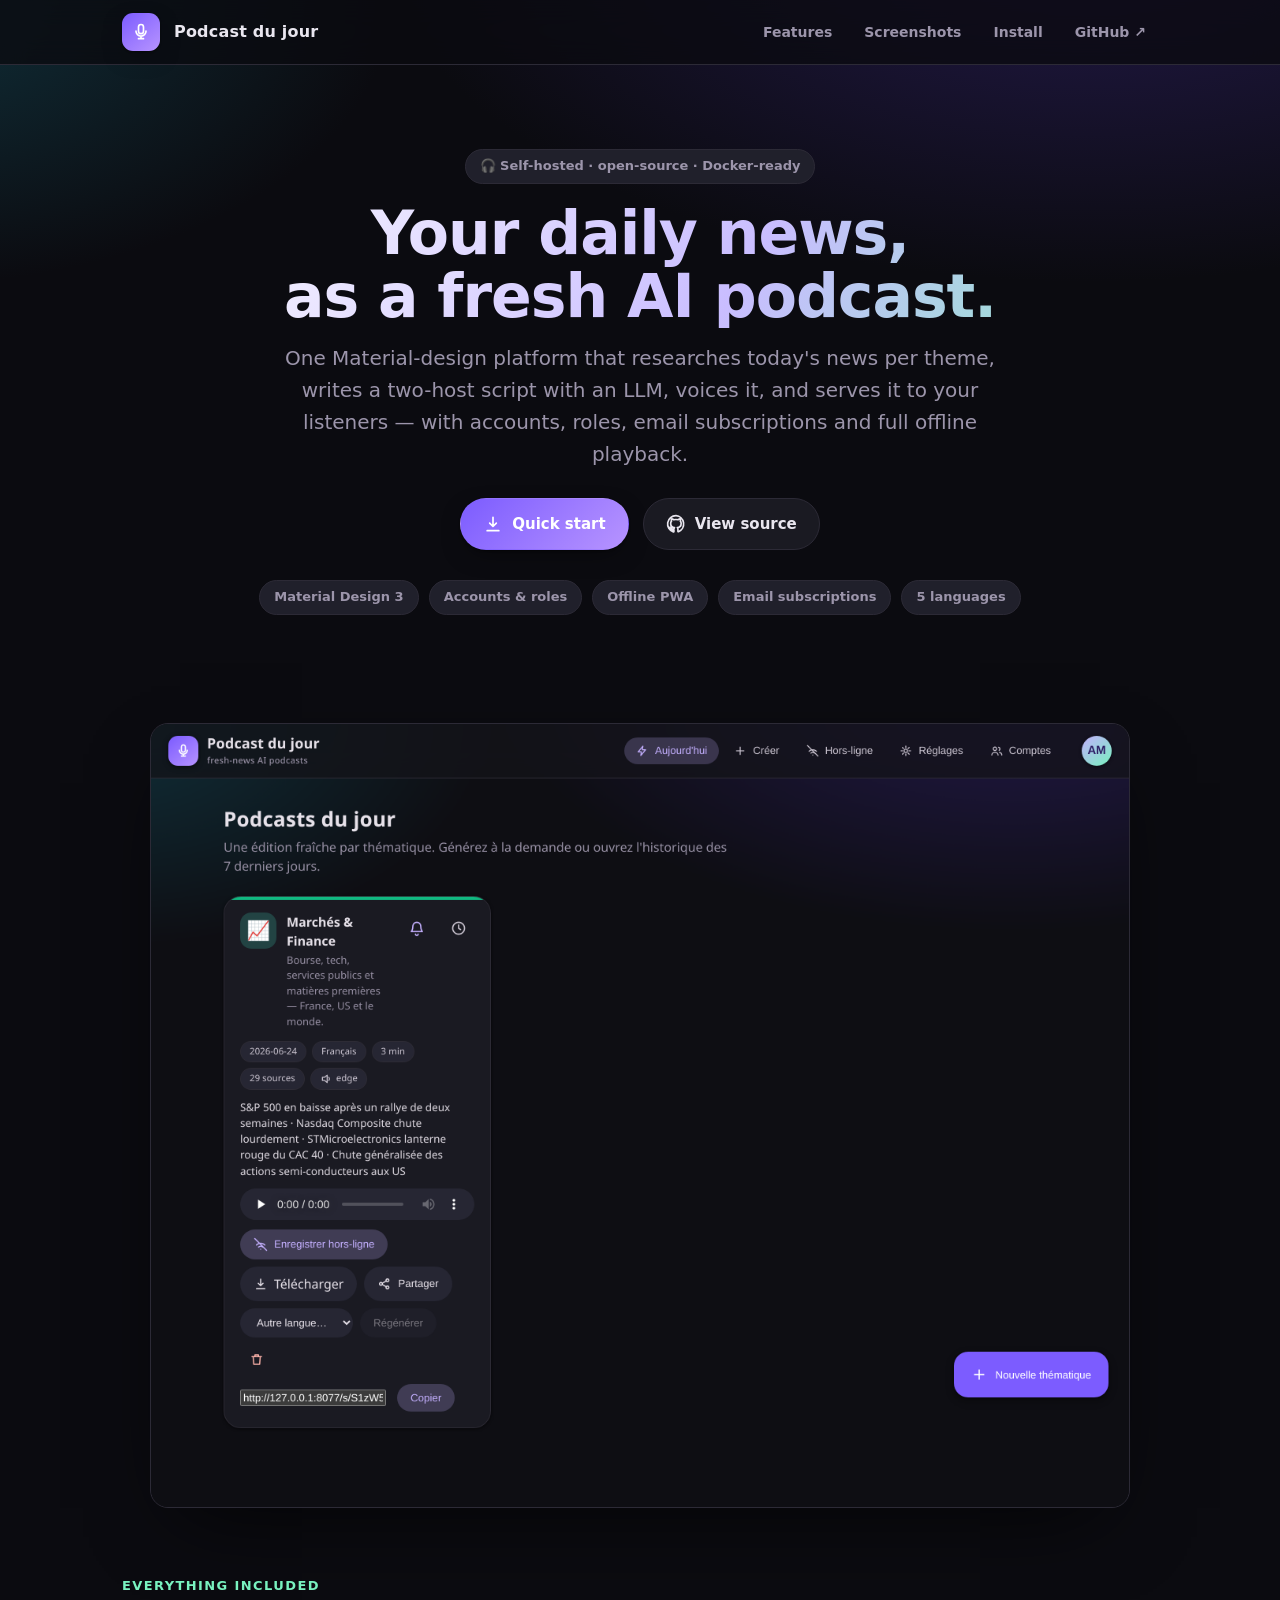
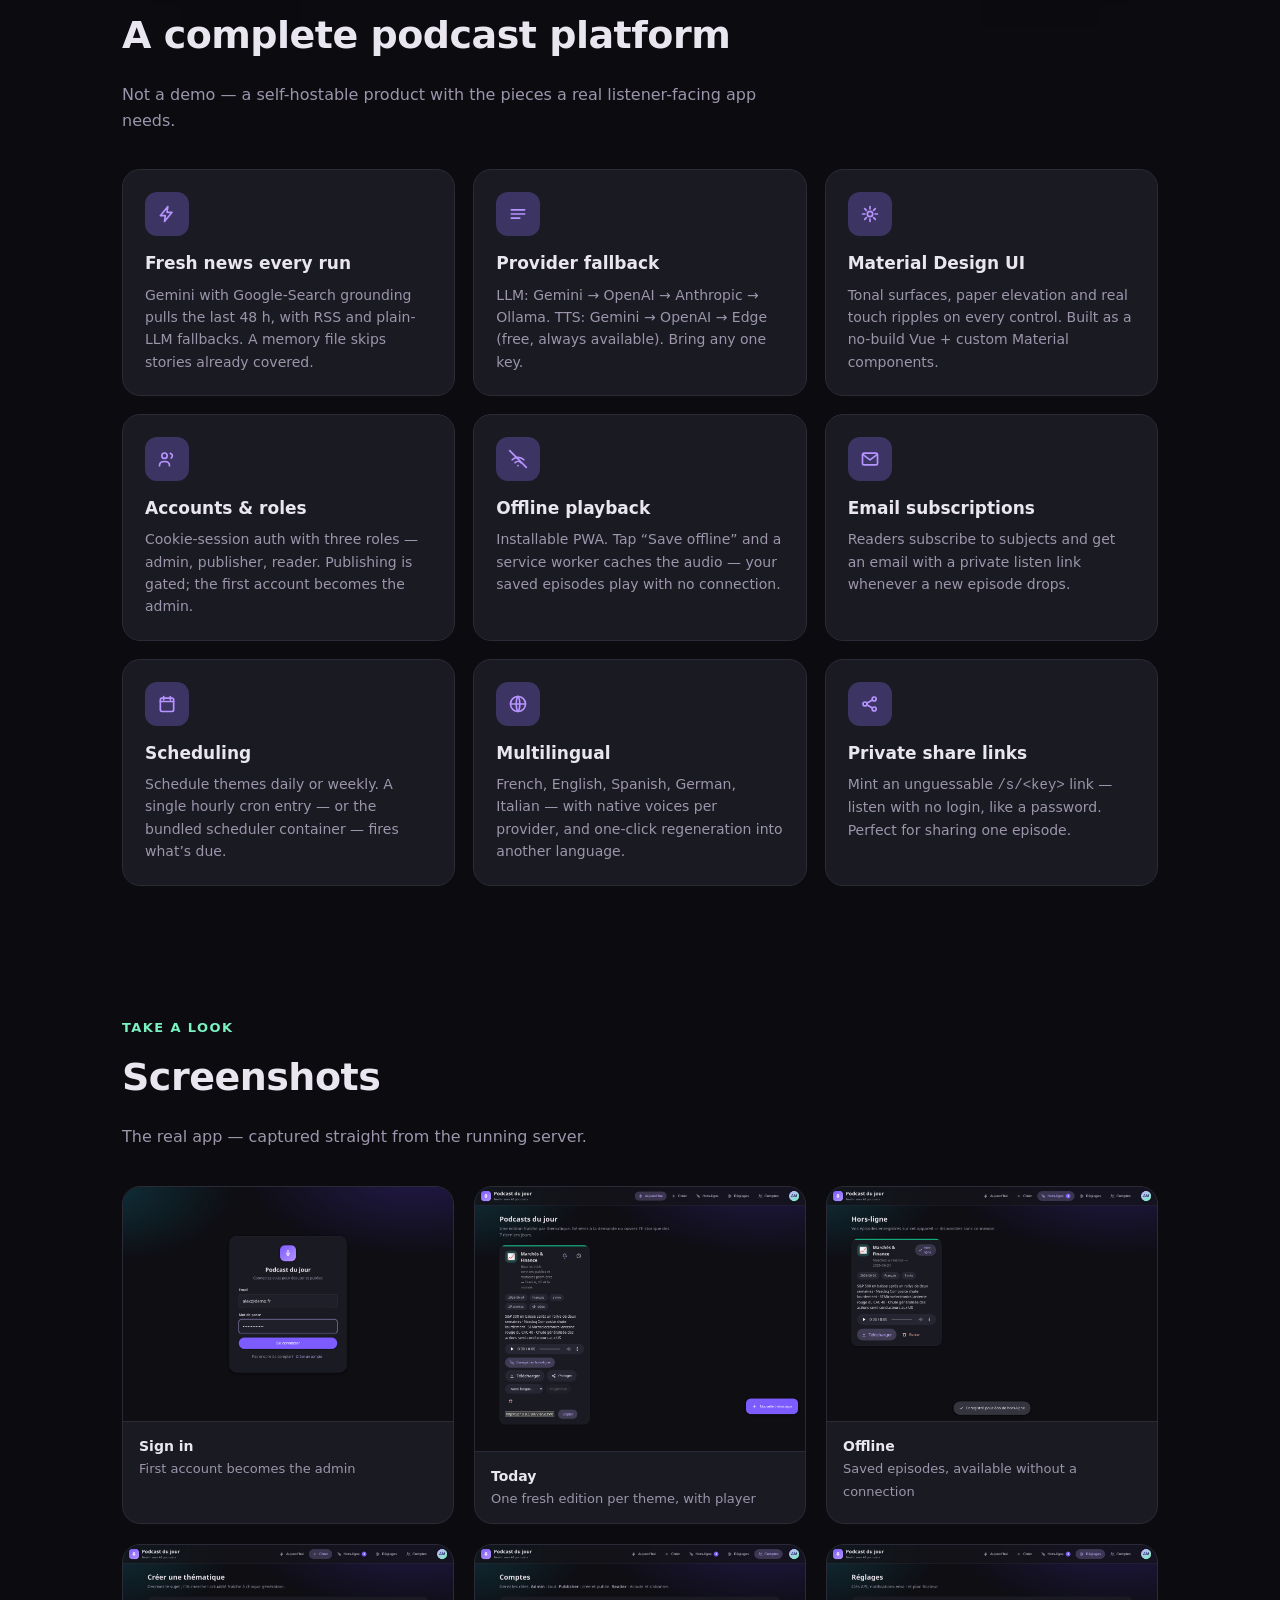
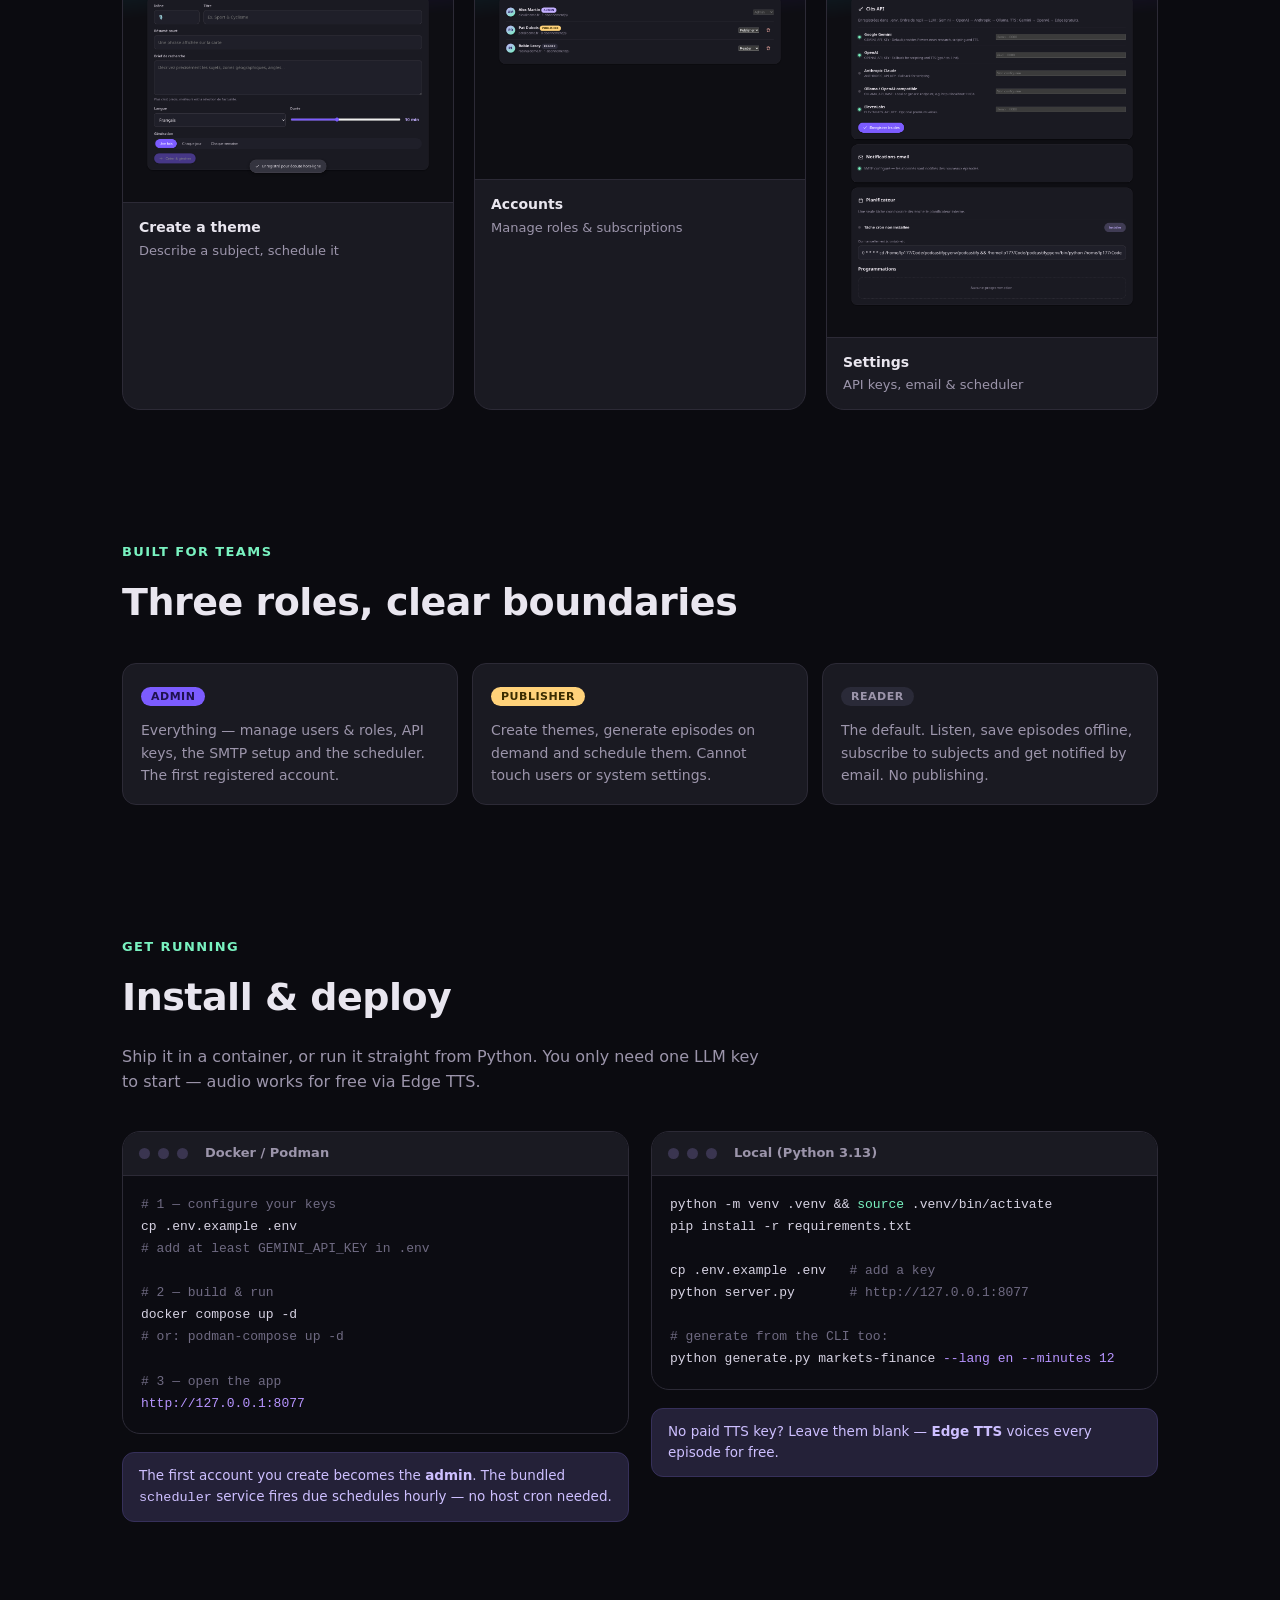
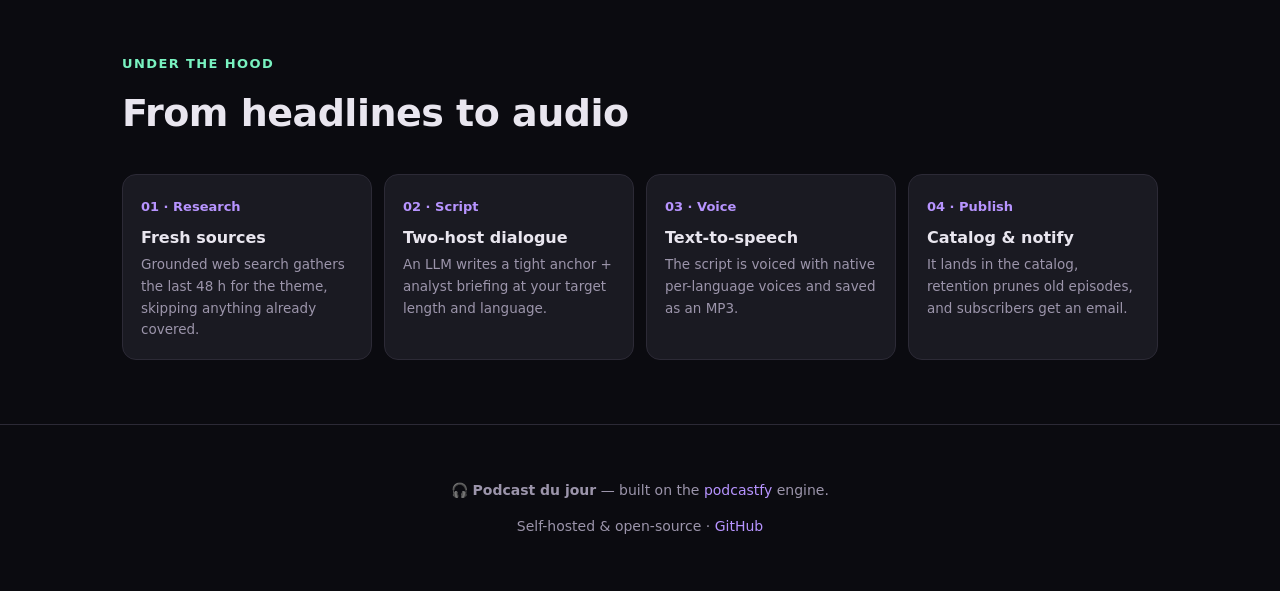
==== docs/index.html @ d9dfb14c "Init" ====
<!DOCTYPE html>
<html lang="en">
<head>
<meta charset="utf-8" />
<meta name="viewport" content="width=device-width, initial-scale=1" />
<title>Podcast du jour — daily fresh-news AI podcasts</title>
<meta name="description" content="A self-hosted, Material-design platform that generates daily, fresh-news AI podcasts per theme. Accounts & roles, email subscriptions, offline PWA, Docker-ready." />
<link rel="icon" href="favicon.svg" type="image/svg+xml" />
<meta property="og:title" content="Podcast du jour" />
<meta property="og:description" content="Daily fresh-news AI podcasts per theme — Material UI, accounts & roles, offline PWA, Docker-ready." />
<meta property="og:url" content="https://lp177.github.io/podcaster/" />
<meta property="og:image" content="https://lp177.github.io/podcaster/screenshots/today.png" />
<meta name="twitter:card" content="summary_large_image" />
<meta name="theme-color" content="#0e0e13" />
<style>
  :root{
    --bg:#0b0b10; --surface:#131319; --surface-1:#1a1a22; --surface-2:#20202b; --surface-3:#2a2a38;
    --on:#e9e6ef; --muted:#9c95ab; --primary:#7c5cff; --primary-2:#b794ff; --secondary:#79f2c0;
    --outline:#2c2a36; --r:18px; --maxw:1080px;
    --elev:0 1px 2px rgba(0,0,0,.4),0 8px 24px -8px rgba(0,0,0,.5);
  }
  *{box-sizing:border-box}
  html{scroll-behavior:smooth}
  body{margin:0;font-family:"Roboto",system-ui,-apple-system,"Segoe UI",sans-serif;color:var(--on);line-height:1.6;
    background:radial-gradient(1200px 620px at 85% -10%,#241a4d,transparent 60%),radial-gradient(900px 520px at -8% 0,#10303a,transparent 55%),var(--bg);
    background-attachment:fixed;-webkit-font-smoothing:antialiased}
  a{color:var(--primary-2);text-decoration:none}
  .wrap{max-width:var(--maxw);margin:0 auto;padding:0 22px}
  .pill{display:inline-flex;align-items:center;gap:8px;background:var(--surface-2);border:1px solid var(--outline);
    color:var(--muted);font-size:13px;font-weight:600;padding:6px 14px;border-radius:999px}
  .btn{display:inline-flex;align-items:center;gap:9px;padding:13px 22px;border-radius:999px;font-weight:700;font-size:15px;
    border:1px solid transparent;cursor:pointer;transition:transform .12s,box-shadow .2s,background .2s}
  .btn.primary{background:linear-gradient(135deg,var(--primary),var(--primary-2));color:#fff;box-shadow:var(--elev)}
  .btn.ghost{background:var(--surface-1);border-color:var(--outline);color:var(--on)}
  .btn:hover{transform:translateY(-2px)}
  .ic{width:20px;height:20px;fill:none;stroke:currentColor;stroke-width:2;stroke-linecap:round;stroke-linejoin:round}

  /* top nav */
  header{position:sticky;top:0;z-index:10;backdrop-filter:blur(14px);
    background:color-mix(in srgb,var(--bg) 78%,transparent);border-bottom:1px solid var(--outline)}
  header .wrap{display:flex;align-items:center;gap:14px;height:64px}
  .logo{width:38px;height:38px;border-radius:11px;background:linear-gradient(140deg,var(--primary),var(--primary-2));
    display:grid;place-items:center;box-shadow:var(--elev)}
  .brand{font-weight:800;letter-spacing:.2px}
  header nav{margin-left:auto;display:flex;gap:8px;align-items:center}
  header nav a{color:var(--muted);font-weight:600;font-size:14px;padding:8px 12px;border-radius:10px}
  header nav a:hover{color:var(--on);background:var(--surface-1)}
  @media(max-width:720px){header nav a.hideable{display:none}}

  /* hero */
  .hero{text-align:center;padding:84px 0 60px}
  .hero h1{font-size:clamp(34px,6vw,60px);line-height:1.05;margin:18px 0 14px;letter-spacing:-1px;
    background:linear-gradient(120deg,#fff,#c9bdff 60%,#8fe9c8);-webkit-background-clip:text;background-clip:text;color:transparent}
  .hero p.lede{font-size:clamp(16px,2.4vw,20px);color:var(--muted);max-width:60ch;margin:0 auto 28px}
  .cta{display:flex;gap:14px;justify-content:center;flex-wrap:wrap}
  .hero .tags{display:flex;gap:10px;justify-content:center;flex-wrap:wrap;margin-top:30px}

  /* hero shot */
  .shot-hero{margin:48px auto 0;max-width:980px;border-radius:var(--r);border:1px solid var(--outline);
    box-shadow:0 30px 80px -30px rgba(0,0,0,.8);overflow:hidden;background:var(--surface)}
  .shot-hero img{display:block;width:100%}

  section{padding:64px 0}
  .eyebrow{color:var(--secondary);font-weight:700;font-size:13px;letter-spacing:1.4px;text-transform:uppercase}
  h2.title{font-size:clamp(26px,4vw,38px);margin:8px 0 10px;letter-spacing:-.5px}
  .sub{color:var(--muted);max-width:64ch}

  .grid{display:grid;grid-template-columns:repeat(auto-fill,minmax(290px,1fr));gap:18px;margin-top:36px}
  .feat{background:var(--surface-1);border:1px solid var(--outline);border-radius:var(--r);padding:22px;
    transition:transform .15s,box-shadow .2s,border-color .2s}
  .feat:hover{transform:translateY(-3px);box-shadow:var(--elev);border-color:#3a3550}
  .feat .fi{width:44px;height:44px;border-radius:12px;display:grid;place-items:center;margin-bottom:14px;
    background:color-mix(in srgb,var(--primary) 22%,var(--surface-3));color:var(--primary-2)}
  .feat h3{margin:0 0 6px;font-size:17px}
  .feat p{margin:0;color:var(--muted);font-size:14px}

  /* gallery */
  .gallery{display:grid;grid-template-columns:repeat(auto-fill,minmax(300px,1fr));gap:20px;margin-top:36px}
  .gcard{background:var(--surface-1);border:1px solid var(--outline);border-radius:var(--r);overflow:hidden}
  .gcard img{display:block;width:100%;border-bottom:1px solid var(--outline);background:var(--surface)}
  .gcard .cap{padding:13px 16px;font-size:14px}
  .gcard .cap b{display:block}
  .gcard .cap span{color:var(--muted);font-size:13px}

  /* steps / code */
  .cols{display:grid;grid-template-columns:1fr 1fr;gap:22px;margin-top:36px}
  @media(max-width:760px){.cols{grid-template-columns:1fr}}
  .codecard{background:#0c0c12;border:1px solid var(--outline);border-radius:var(--r);overflow:hidden}
  .codecard .bar{display:flex;align-items:center;gap:8px;padding:11px 16px;border-bottom:1px solid var(--outline);
    background:var(--surface-1);font-size:13px;color:var(--muted);font-weight:600}
  .codecard .bar i{width:11px;height:11px;border-radius:50%;background:#3a3550;display:inline-block}
  pre{margin:0;padding:18px;overflow:auto;font:13px/1.7 ui-monospace,"SFMono-Regular",monospace;color:#d6d2e2}
  pre .c{color:#6f6a82}
  pre .k{color:var(--secondary)}
  pre .v{color:var(--primary-2)}

  .pipeline{display:flex;gap:12px;flex-wrap:wrap;margin-top:30px}
  .step{flex:1;min-width:180px;background:var(--surface-1);border:1px solid var(--outline);border-radius:14px;padding:18px}
  .step b{color:var(--primary-2);font-size:13px}
  .step h4{margin:6px 0 4px;font-size:16px}
  .step p{margin:0;color:var(--muted);font-size:13.5px}

  .rolegrid{display:grid;grid-template-columns:repeat(auto-fit,minmax(200px,1fr));gap:14px;margin-top:30px}
  .role{background:var(--surface-1);border:1px solid var(--outline);border-radius:14px;padding:18px}
  .role .tag{font-size:11px;font-weight:800;letter-spacing:.5px;padding:3px 10px;border-radius:999px}
  .role.admin .tag{background:var(--primary);color:#1f124e}
  .role.publisher .tag{background:#ffd27a;color:#3a2c00}
  .role.reader .tag{background:var(--surface-3);color:var(--muted)}
  .role p{color:var(--muted);font-size:14px;margin:12px 0 0}

  footer{border-top:1px solid var(--outline);padding:40px 0;color:var(--muted);text-align:center;font-size:14px}
  .note{background:color-mix(in srgb,var(--primary) 10%,var(--surface-1));border:1px solid #36305a;border-radius:12px;
    padding:12px 16px;font-size:13.5px;color:#cdbfff;margin-top:18px}
</style>
</head>
<body>

<header>
  <div class="wrap">
    <div class="logo"><svg class="ic" viewBox="0 0 24 24" style="stroke:#fff"><rect x="9" y="3" width="6" height="11" rx="3"/><path d="M6 11a6 6 0 0012 0M12 17v3M9 20h6"/></svg></div>
    <span class="brand">Podcast&nbsp;du&nbsp;jour</span>
    <nav>
      <a class="hideable" href="#features">Features</a>
      <a class="hideable" href="#screens">Screenshots</a>
      <a class="hideable" href="#install">Install</a>
      <a href="https://github.com/lp177/podcaster">GitHub ↗</a>
    </nav>
  </div>
</header>

<!-- HERO -->
<div class="wrap">
  <div class="hero">
    <span class="pill">🎧 Self-hosted · open-source · Docker-ready</span>
    <h1>Your daily news,<br>as a fresh AI podcast.</h1>
    <p class="lede">One Material-design platform that researches today's news per theme, writes a two-host script with an LLM, voices it, and serves it to your listeners — with accounts, roles, email subscriptions and full offline playback.</p>
    <div class="cta">
      <a class="btn primary" href="#install">
        <svg class="ic" viewBox="0 0 24 24"><path d="M12 4v11M8 11l4 4 4-4M5 20h14"/></svg> Quick start
      </a>
      <a class="btn ghost" href="https://github.com/lp177/podcaster">
        <svg class="ic" viewBox="0 0 24 24"><path d="M12 2a10 10 0 00-3.2 19.5c.5.1.7-.2.7-.5v-1.7c-2.8.6-3.4-1.3-3.4-1.3-.5-1.2-1.1-1.5-1.1-1.5-.9-.6.1-.6.1-.6 1 .1 1.5 1 1.5 1 .9 1.6 2.4 1.1 3 .8.1-.6.3-1.1.6-1.4-2.2-.2-4.6-1.1-4.6-5a4 4 0 011-2.7c-.1-.3-.5-1.3.1-2.7 0 0 .8-.3 2.7 1a9.3 9.3 0 015 0c1.9-1.3 2.7-1 2.7-1 .6 1.4.2 2.4.1 2.7a4 4 0 011 2.7c0 3.9-2.4 4.8-4.6 5 .4.3.7.9.7 1.8v2.6c0 .3.2.6.7.5A10 10 0 0012 2z"/></svg> View source
      </a>
    </div>
    <div class="tags">
      <span class="pill">Material Design 3</span>
      <span class="pill">Accounts &amp; roles</span>
      <span class="pill">Offline PWA</span>
      <span class="pill">Email subscriptions</span>
      <span class="pill">5 languages</span>
    </div>
  </div>

  <div class="shot-hero"><img src="screenshots/today.png" alt="Podcast du jour — today view" loading="lazy" /></div>
</div>

<!-- FEATURES -->
<section id="features">
  <div class="wrap">
    <span class="eyebrow">Everything included</span>
    <h2 class="title">A complete podcast platform</h2>
    <p class="sub">Not a demo — a self-hostable product with the pieces a real listener-facing app needs.</p>
    <div class="grid">
      <div class="feat"><div class="fi"><svg class="ic" viewBox="0 0 24 24"><path d="M13 3L4 14h6l-1 7 9-11h-6z"/></svg></div>
        <h3>Fresh news every run</h3><p>Gemini with Google-Search grounding pulls the last 48 h, with RSS and plain-LLM fallbacks. A memory file skips stories already covered.</p></div>
      <div class="feat"><div class="fi"><svg class="ic" viewBox="0 0 24 24"><path d="M4 7h16M4 12h16M4 17h10"/></svg></div>
        <h3>Provider fallback</h3><p>LLM: Gemini → OpenAI → Anthropic → Ollama. TTS: Gemini → OpenAI → Edge (free, always available). Bring any one key.</p></div>
      <div class="feat"><div class="fi"><svg class="ic" viewBox="0 0 24 24"><circle cx="12" cy="12" r="3.2"/><path d="M12 3v3M12 18v3M21 12h-3M6 12H3M18.4 5.6l-2.1 2.1M7.7 16.3l-2.1 2.1M18.4 18.4l-2.1-2.1M7.7 7.7L5.6 5.6"/></svg></div>
        <h3>Material Design UI</h3><p>Tonal surfaces, paper elevation and real touch ripples on every control. Built as a no-build Vue + custom Material components.</p></div>
      <div class="feat"><div class="fi"><svg class="ic" viewBox="0 0 24 24"><circle cx="9" cy="8" r="3.2"/><path d="M3 20c0-3.3 2.7-5 6-5s6 1.7 6 5"/><path d="M16 5.2A3.2 3.2 0 0117 11"/></svg></div>
        <h3>Accounts &amp; roles</h3><p>Cookie-session auth with three roles — admin, publisher, reader. Publishing is gated; the first account becomes the admin.</p></div>
      <div class="feat"><div class="fi"><svg class="ic" viewBox="0 0 24 24"><path d="M2 2l20 20"/><path d="M8.5 16.4a5 5 0 017 0M5 12.9a10 10 0 0114 0"/><path d="M12 20h.01"/></svg></div>
        <h3>Offline playback</h3><p>Installable PWA. Tap “Save offline” and a service worker caches the audio — your saved episodes play with no connection.</p></div>
      <div class="feat"><div class="fi"><svg class="ic" viewBox="0 0 24 24"><rect x="3" y="5" width="18" height="14" rx="2"/><path d="M4 7l8 6 8-6"/></svg></div>
        <h3>Email subscriptions</h3><p>Readers subscribe to subjects and get an email with a private listen link whenever a new episode drops.</p></div>
      <div class="feat"><div class="fi"><svg class="ic" viewBox="0 0 24 24"><rect x="4" y="5" width="16" height="16" rx="2"/><path d="M4 9h16M8 3v4M16 3v4"/></svg></div>
        <h3>Scheduling</h3><p>Schedule themes daily or weekly. A single hourly cron entry — or the bundled scheduler container — fires what’s due.</p></div>
      <div class="feat"><div class="fi"><svg class="ic" viewBox="0 0 24 24"><circle cx="12" cy="12" r="9"/><path d="M3 12h18M12 3c2.8 2.7 2.8 15 0 18M12 3c-2.8 2.7-2.8 15 0 18"/></svg></div>
        <h3>Multilingual</h3><p>French, English, Spanish, German, Italian — with native voices per provider, and one-click regeneration into another language.</p></div>
      <div class="feat"><div class="fi"><svg class="ic" viewBox="0 0 24 24"><circle cx="6" cy="12" r="2.4"/><circle cx="17" cy="6" r="2.4"/><circle cx="17" cy="18" r="2.4"/><path d="M8.1 11l6.8-3.8M8.1 13l6.8 3.8"/></svg></div>
        <h3>Private share links</h3><p>Mint an unguessable <code>/s/&lt;key&gt;</code> link — listen with no login, like a password. Perfect for sharing one episode.</p></div>
    </div>
  </div>
</section>

<!-- SCREENSHOTS -->
<section id="screens">
  <div class="wrap">
    <span class="eyebrow">Take a look</span>
    <h2 class="title">Screenshots</h2>
    <p class="sub">The real app — captured straight from the running server.</p>
    <div class="gallery">
      <div class="gcard"><img src="screenshots/login.png" alt="Sign in" loading="lazy"><div class="cap"><b>Sign in</b><span>First account becomes the admin</span></div></div>
      <div class="gcard"><img src="screenshots/today.png" alt="Today" loading="lazy"><div class="cap"><b>Today</b><span>One fresh edition per theme, with player</span></div></div>
      <div class="gcard"><img src="screenshots/offline.png" alt="Offline" loading="lazy"><div class="cap"><b>Offline</b><span>Saved episodes, available without a connection</span></div></div>
      <div class="gcard"><img src="screenshots/create.png" alt="Create" loading="lazy"><div class="cap"><b>Create a theme</b><span>Describe a subject, schedule it</span></div></div>
      <div class="gcard"><img src="screenshots/admin.png" alt="Accounts" loading="lazy"><div class="cap"><b>Accounts</b><span>Manage roles &amp; subscriptions</span></div></div>
      <div class="gcard"><img src="screenshots/settings.png" alt="Settings" loading="lazy"><div class="cap"><b>Settings</b><span>API keys, email &amp; scheduler</span></div></div>
    </div>
  </div>
</section>

<!-- ROLES -->
<section>
  <div class="wrap">
    <span class="eyebrow">Built for teams</span>
    <h2 class="title">Three roles, clear boundaries</h2>
    <div class="rolegrid">
      <div class="role admin"><span class="tag">ADMIN</span><p>Everything — manage users &amp; roles, API keys, the SMTP setup and the scheduler. The first registered account.</p></div>
      <div class="role publisher"><span class="tag">PUBLISHER</span><p>Create themes, generate episodes on demand and schedule them. Cannot touch users or system settings.</p></div>
      <div class="role reader"><span class="tag">READER</span><p>The default. Listen, save episodes offline, subscribe to subjects and get notified by email. No publishing.</p></div>
    </div>
  </div>
</section>

<!-- INSTALL -->
<section id="install">
  <div class="wrap">
    <span class="eyebrow">Get running</span>
    <h2 class="title">Install &amp; deploy</h2>
    <p class="sub">Ship it in a container, or run it straight from Python. You only need one LLM key to start — audio works for free via Edge TTS.</p>
    <div class="cols">
      <div>
        <div class="codecard">
          <div class="bar"><i></i><i></i><i></i>&nbsp; Docker / Podman</div>
<pre><span class="c"># 1 — configure your keys</span>
cp .env.example .env
<span class="c"># add at least GEMINI_API_KEY in .env</span>

<span class="c"># 2 — build &amp; run</span>
docker compose up -d
<span class="c"># or: podman-compose up -d</span>

<span class="c"># 3 — open the app</span>
<span class="v">http://127.0.0.1:8077</span></pre>
        </div>
        <div class="note">The first account you create becomes the <b>admin</b>. The bundled <code>scheduler</code> service fires due schedules hourly — no host cron needed.</div>
      </div>
      <div>
        <div class="codecard">
          <div class="bar"><i></i><i></i><i></i>&nbsp; Local (Python 3.13)</div>
<pre>python -m venv .venv &amp;&amp; <span class="k">source</span> .venv/bin/activate
pip install -r requirements.txt

cp .env.example .env   <span class="c"># add a key</span>
python server.py       <span class="c"># http://127.0.0.1:8077</span>

<span class="c"># generate from the CLI too:</span>
python generate.py markets-finance <span class="v">--lang en --minutes 12</span></pre>
        </div>
        <div class="note">No paid TTS key? Leave them blank — <b>Edge TTS</b> voices every episode for free.</div>
      </div>
    </div>
  </div>
</section>

<!-- HOW IT WORKS -->
<section>
  <div class="wrap">
    <span class="eyebrow">Under the hood</span>
    <h2 class="title">From headlines to audio</h2>
    <div class="pipeline">
      <div class="step"><b>01 · Research</b><h4>Fresh sources</h4><p>Grounded web search gathers the last 48 h for the theme, skipping anything already covered.</p></div>
      <div class="step"><b>02 · Script</b><h4>Two-host dialogue</h4><p>An LLM writes a tight anchor + analyst briefing at your target length and language.</p></div>
      <div class="step"><b>03 · Voice</b><h4>Text-to-speech</h4><p>The script is voiced with native per-language voices and saved as an MP3.</p></div>
      <div class="step"><b>04 · Publish</b><h4>Catalog &amp; notify</h4><p>It lands in the catalog, retention prunes old episodes, and subscribers get an email.</p></div>
    </div>
  </div>
</section>

<footer>
  <div class="wrap">
    <p>🎧 <b>Podcast du jour</b> — built on the <a href="https://github.com/souzatharsis/podcastfy">podcastfy</a> engine.</p>
    <p>Self-hosted &amp; open-source · <a href="https://github.com/lp177/podcaster">GitHub</a></p>
  </div>
</footer>

</body>
</html>
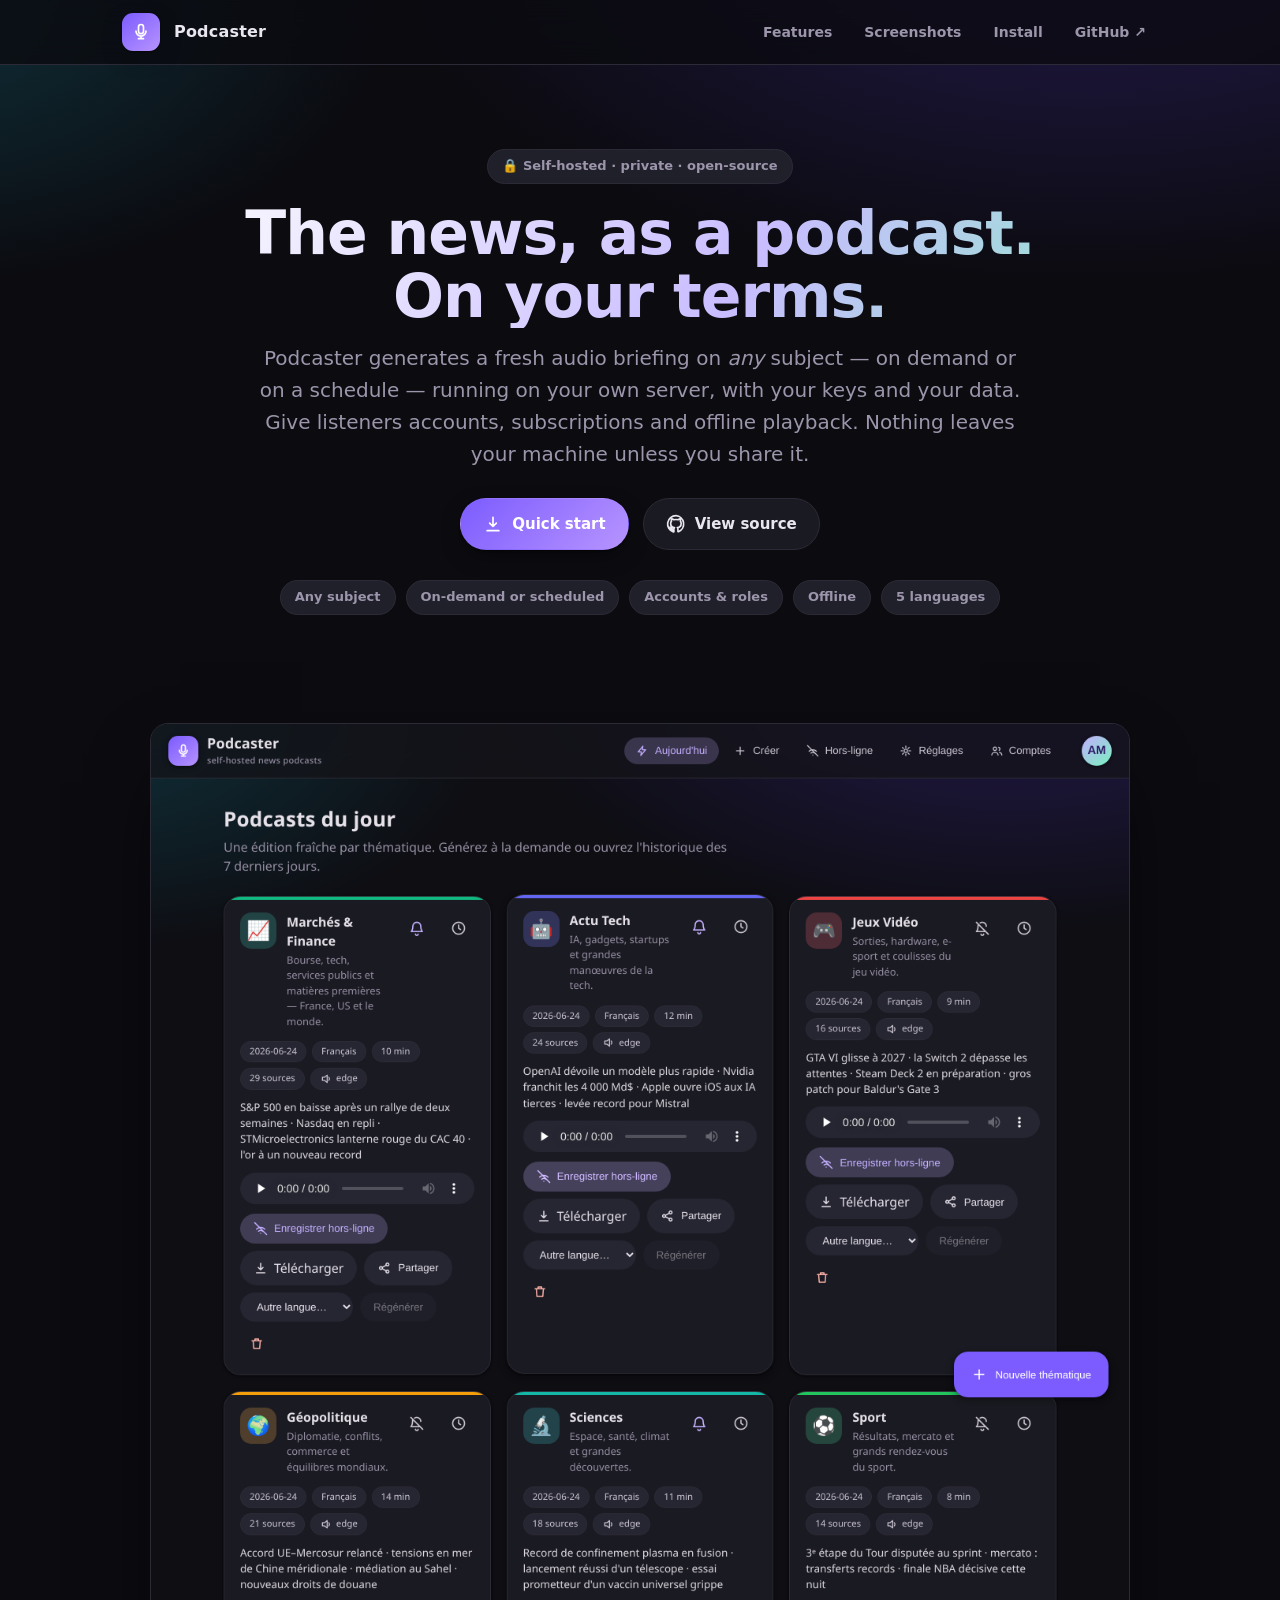
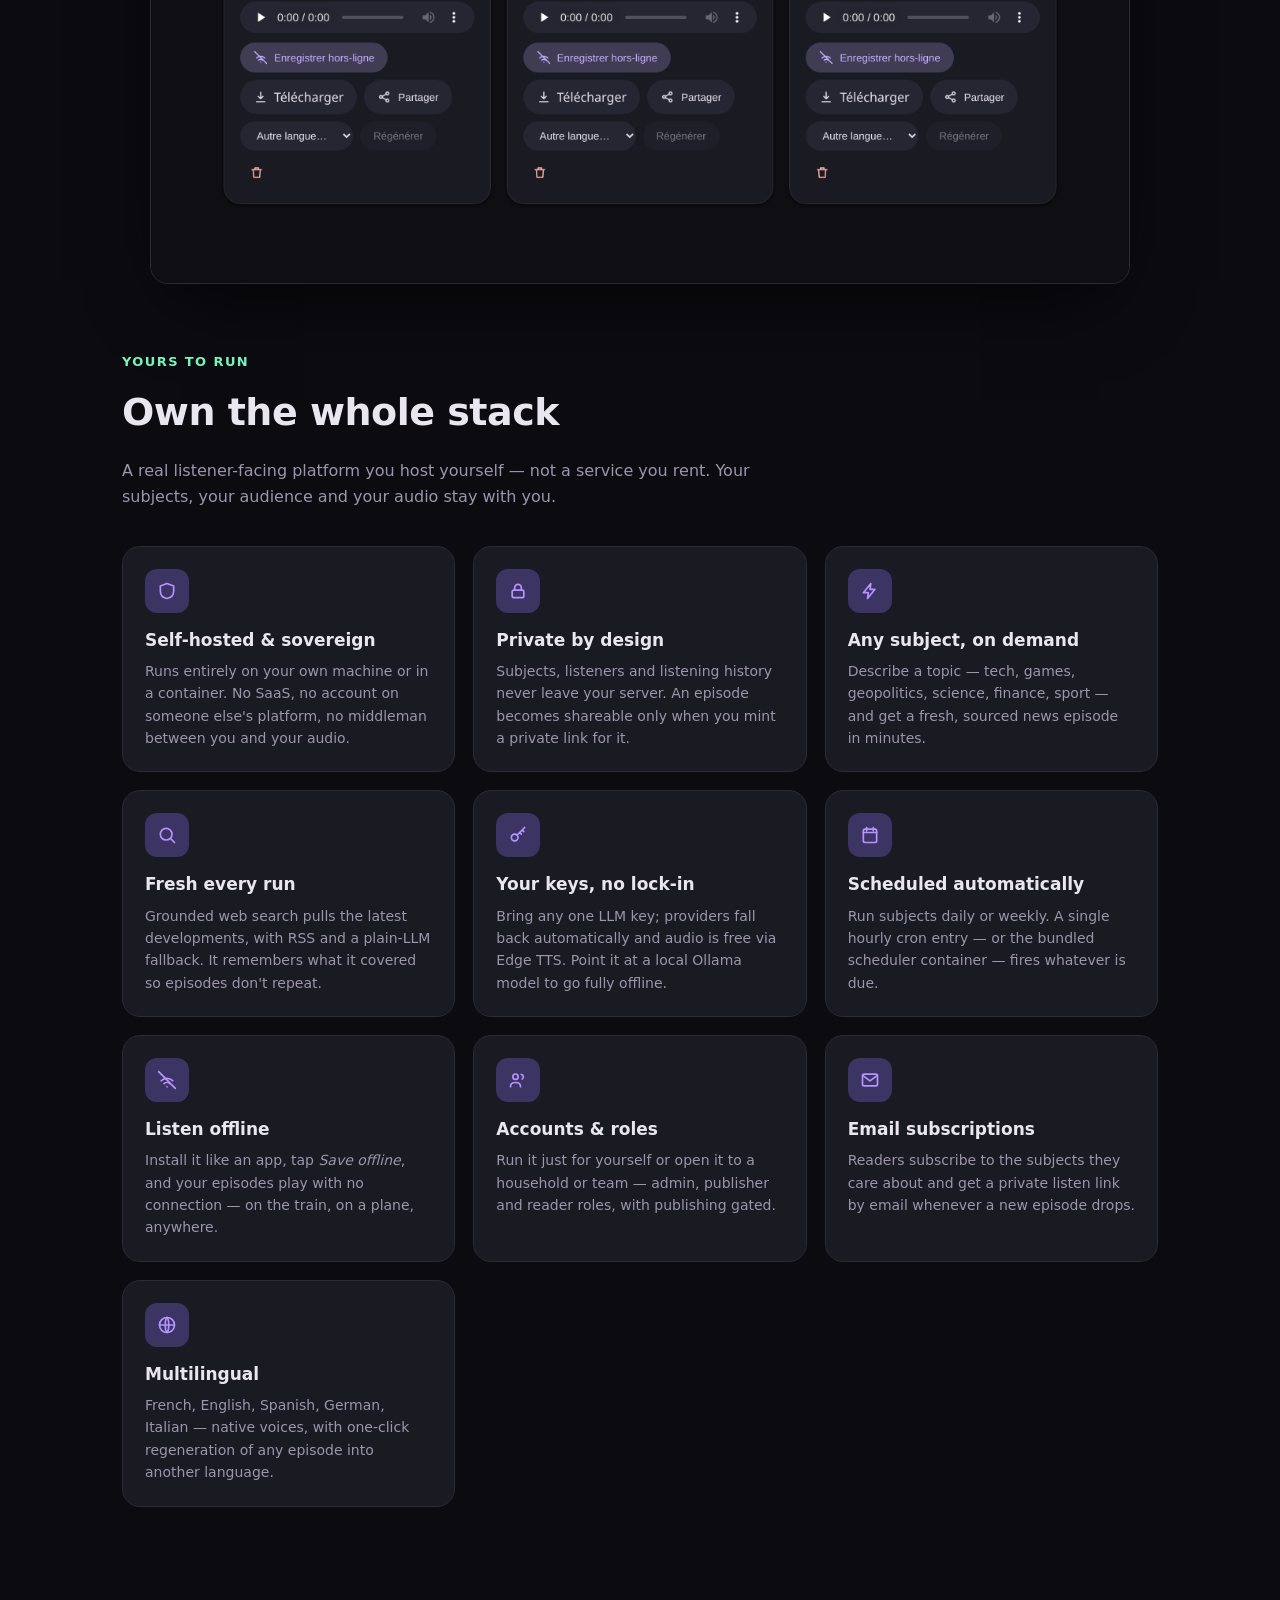
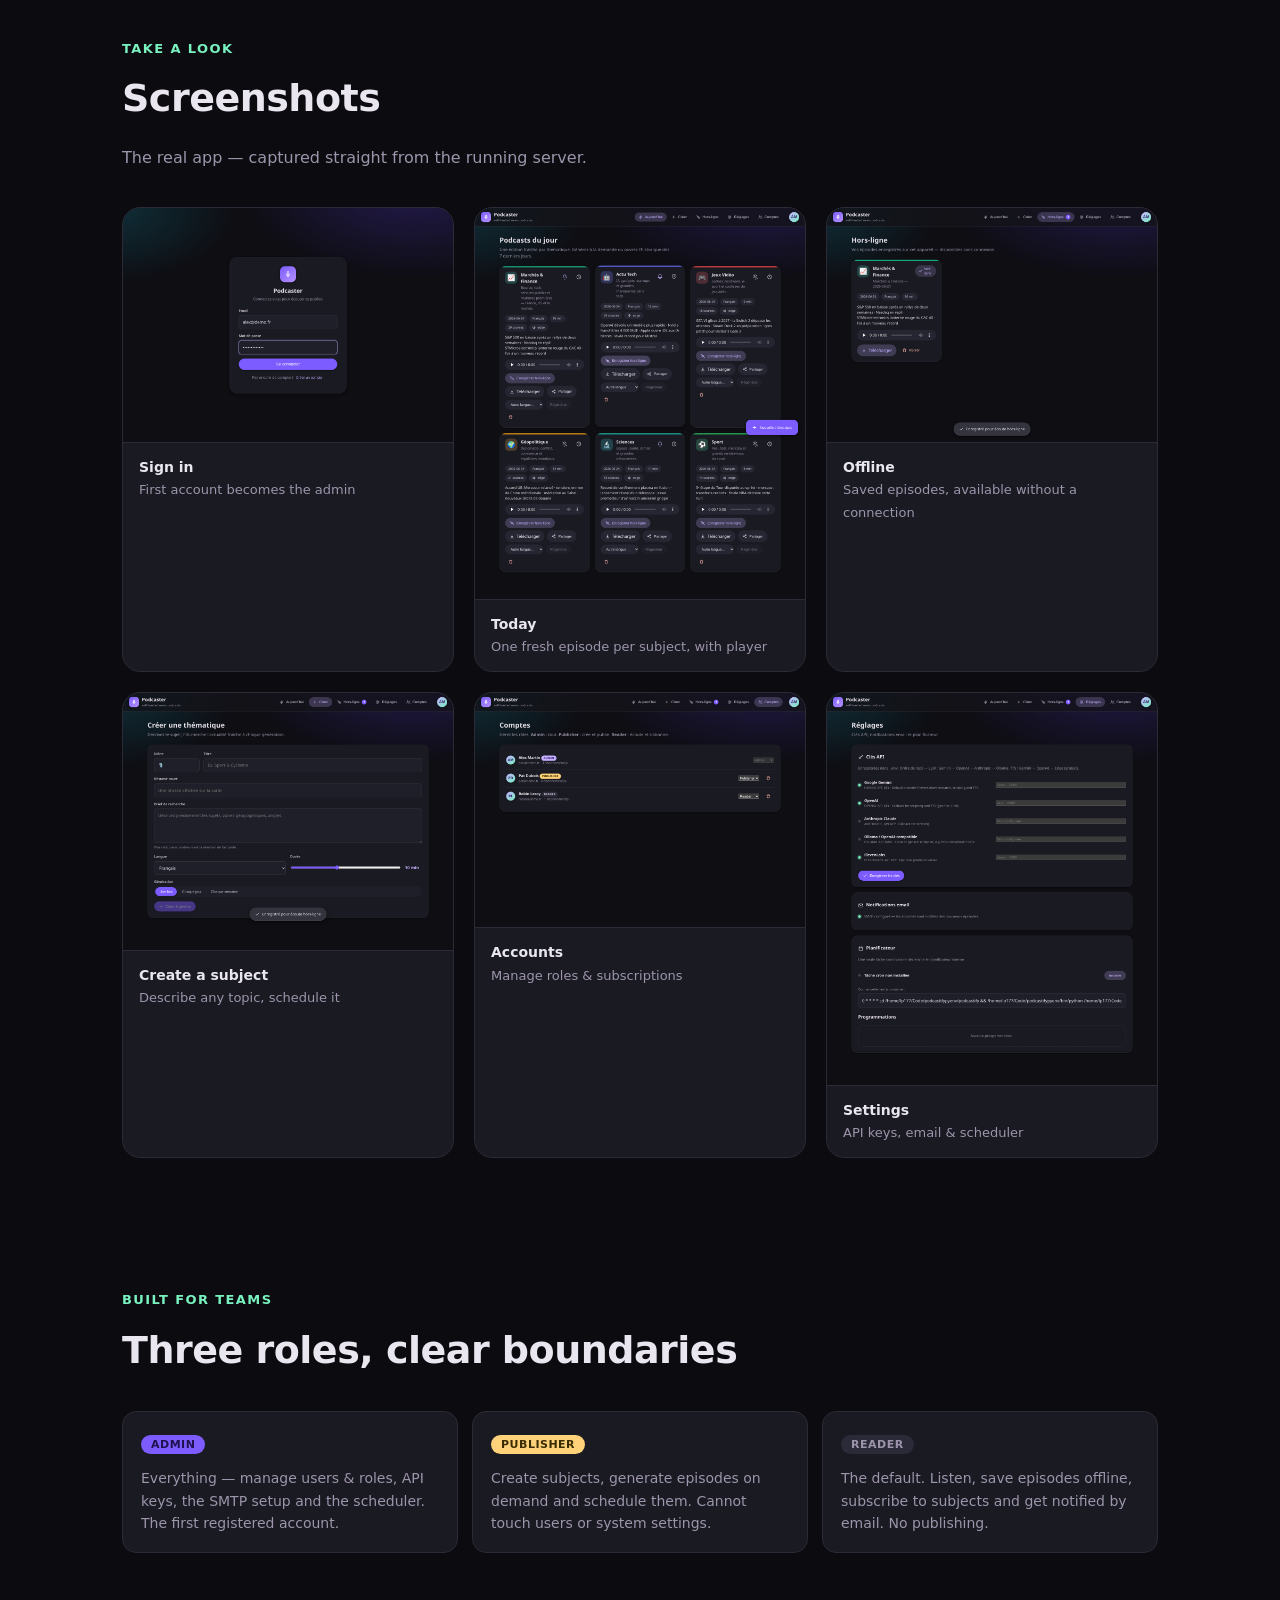
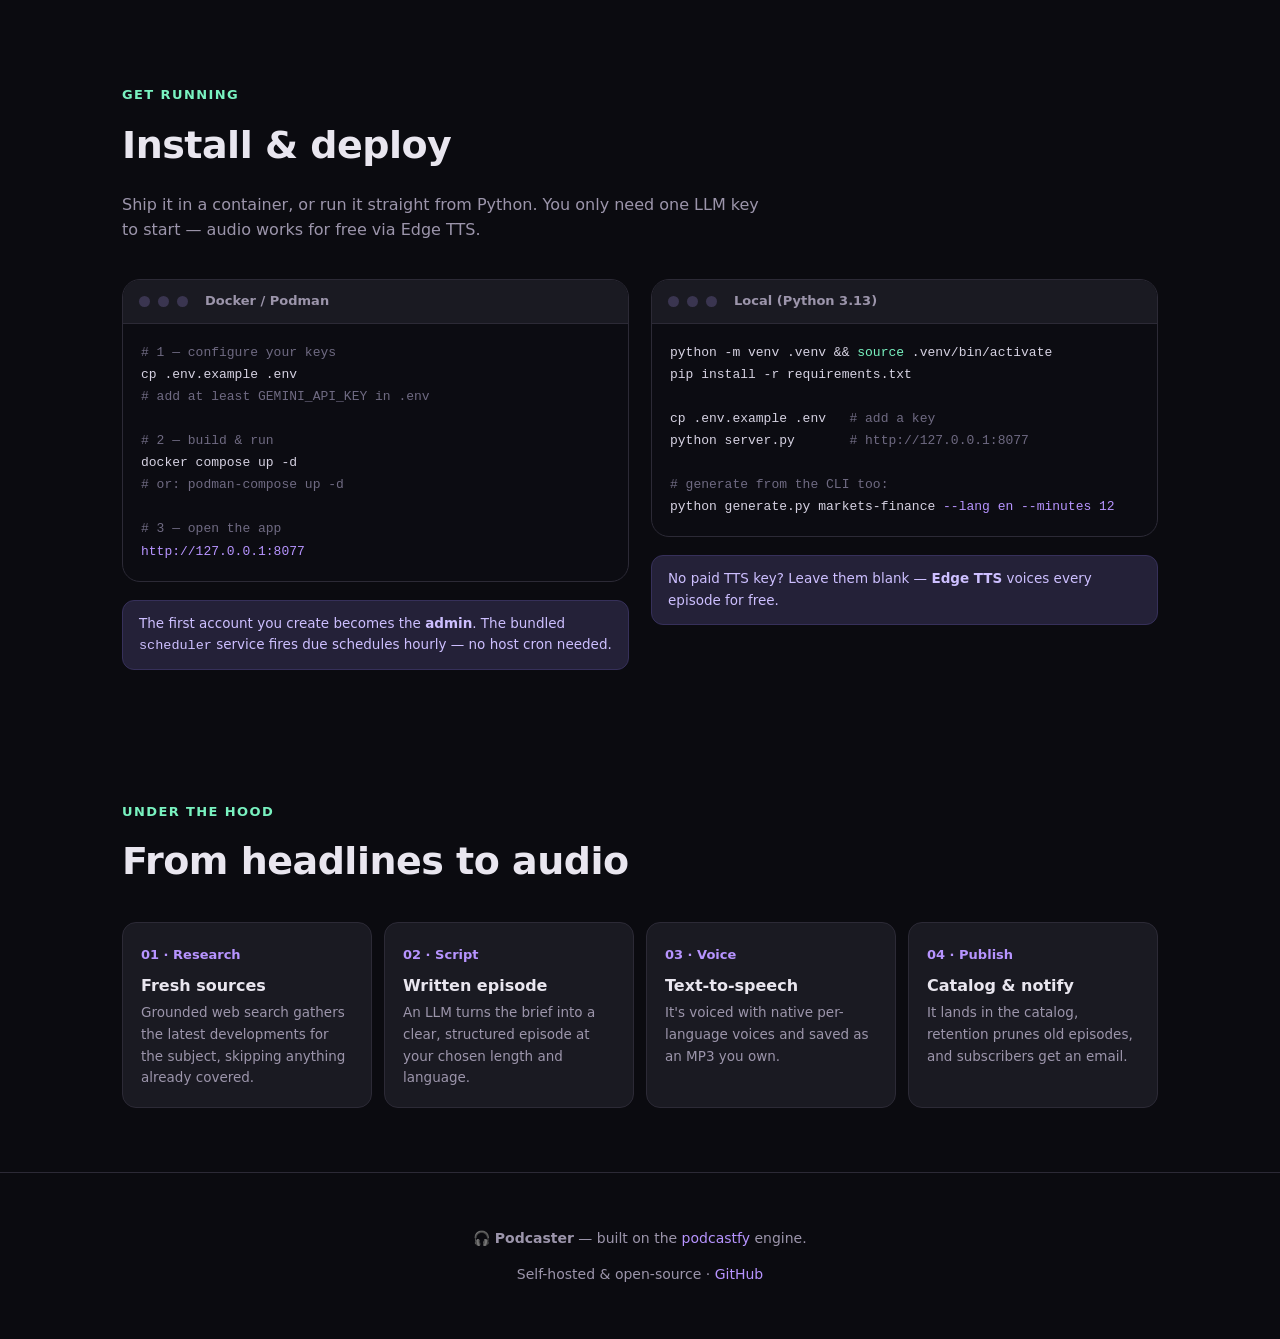
==== commit db96f5cb: "Improve UI and few fix" ====
--- a/docs/index.html
+++ b/docs/index.html
@@ -3,11 +3,11 @@
 <head>
 <meta charset="utf-8" />
 <meta name="viewport" content="width=device-width, initial-scale=1" />
-<title>Podcast du jour — daily fresh-news AI podcasts</title>
-<meta name="description" content="A self-hosted, Material-design platform that generates daily, fresh-news AI podcasts per theme. Accounts & roles, email subscriptions, offline PWA, Docker-ready." />
+<title>Podcaster — self-hosted news podcasts on any subject</title>
+<meta name="description" content="Podcaster is a self-hosted, private platform that generates fresh news podcasts on any subject — on demand or scheduled. Your server, your keys, your data. Accounts, subscriptions and offline playback." />
 <link rel="icon" href="favicon.svg" type="image/svg+xml" />
-<meta property="og:title" content="Podcast du jour" />
-<meta property="og:description" content="Daily fresh-news AI podcasts per theme — Material UI, accounts & roles, offline PWA, Docker-ready." />
+<meta property="og:title" content="Podcaster — self-hosted news podcasts" />
+<meta property="og:description" content="Generate fresh news podcasts on any subject, on demand or scheduled — self-hosted, private, your keys and your data." />
 <meta property="og:url" content="https://lp177.github.io/podcaster/" />
 <meta property="og:image" content="https://lp177.github.io/podcaster/screenshots/today.png" />
 <meta name="twitter:card" content="summary_large_image" />
@@ -118,7 +118,7 @@
 <header>
   <div class="wrap">
     <div class="logo"><svg class="ic" viewBox="0 0 24 24" style="stroke:#fff"><rect x="9" y="3" width="6" height="11" rx="3"/><path d="M6 11a6 6 0 0012 0M12 17v3M9 20h6"/></svg></div>
-    <span class="brand">Podcast&nbsp;du&nbsp;jour</span>
+    <span class="brand">Podcaster</span>
     <nav>
       <a class="hideable" href="#features">Features</a>
       <a class="hideable" href="#screens">Screenshots</a>
@@ -131,9 +131,9 @@
 <!-- HERO -->
 <div class="wrap">
   <div class="hero">
-    <span class="pill">🎧 Self-hosted · open-source · Docker-ready</span>
-    <h1>Your daily news,<br>as a fresh AI podcast.</h1>
-    <p class="lede">One Material-design platform that researches today's news per theme, writes a two-host script with an LLM, voices it, and serves it to your listeners — with accounts, roles, email subscriptions and full offline playback.</p>
+    <span class="pill">🔒 Self-hosted · private · open-source</span>
+    <h1>The news, as a podcast.<br>On your terms.</h1>
+    <p class="lede">Podcaster generates a fresh audio briefing on <em>any</em> subject — on demand or on a schedule — running on your own server, with your keys and your data. Give listeners accounts, subscriptions and offline playback. Nothing leaves your machine unless you share it.</p>
     <div class="cta">
       <a class="btn primary" href="#install">
         <svg class="ic" viewBox="0 0 24 24"><path d="M12 4v11M8 11l4 4 4-4M5 20h14"/></svg> Quick start
@@ -143,42 +143,44 @@
       </a>
     </div>
     <div class="tags">
-      <span class="pill">Material Design 3</span>
+      <span class="pill">Any subject</span>
+      <span class="pill">On-demand or scheduled</span>
       <span class="pill">Accounts &amp; roles</span>
-      <span class="pill">Offline PWA</span>
-      <span class="pill">Email subscriptions</span>
+      <span class="pill">Offline</span>
       <span class="pill">5 languages</span>
     </div>
   </div>
 
-  <div class="shot-hero"><img src="screenshots/today.png" alt="Podcast du jour — today view" loading="lazy" /></div>
+  <div class="shot-hero"><img src="screenshots/today.png" alt="Podcaster — a fresh episode for every subject" loading="lazy" /></div>
 </div>
 
 <!-- FEATURES -->
 <section id="features">
   <div class="wrap">
-    <span class="eyebrow">Everything included</span>
-    <h2 class="title">A complete podcast platform</h2>
-    <p class="sub">Not a demo — a self-hostable product with the pieces a real listener-facing app needs.</p>
+    <span class="eyebrow">Yours to run</span>
+    <h2 class="title">Own the whole stack</h2>
+    <p class="sub">A real listener-facing platform you host yourself — not a service you rent. Your subjects, your audience and your audio stay with you.</p>
     <div class="grid">
+      <div class="feat"><div class="fi"><svg class="ic" viewBox="0 0 24 24"><path d="M12 3l8 3v6c0 5-3.4 8.2-8 9-4.6-.8-8-4-8-9V6z"/></svg></div>
+        <h3>Self-hosted &amp; sovereign</h3><p>Runs entirely on your own machine or in a container. No SaaS, no account on someone else's platform, no middleman between you and your audio.</p></div>
+      <div class="feat"><div class="fi"><svg class="ic" viewBox="0 0 24 24"><rect x="5" y="11" width="14" height="9" rx="2"/><path d="M8 11V8a4 4 0 018 0v3"/></svg></div>
+        <h3>Private by design</h3><p>Subjects, listeners and listening history never leave your server. An episode becomes shareable only when you mint a private link for it.</p></div>
       <div class="feat"><div class="fi"><svg class="ic" viewBox="0 0 24 24"><path d="M13 3L4 14h6l-1 7 9-11h-6z"/></svg></div>
-        <h3>Fresh news every run</h3><p>Gemini with Google-Search grounding pulls the last 48 h, with RSS and plain-LLM fallbacks. A memory file skips stories already covered.</p></div>
-      <div class="feat"><div class="fi"><svg class="ic" viewBox="0 0 24 24"><path d="M4 7h16M4 12h16M4 17h10"/></svg></div>
-        <h3>Provider fallback</h3><p>LLM: Gemini → OpenAI → Anthropic → Ollama. TTS: Gemini → OpenAI → Edge (free, always available). Bring any one key.</p></div>
-      <div class="feat"><div class="fi"><svg class="ic" viewBox="0 0 24 24"><circle cx="12" cy="12" r="3.2"/><path d="M12 3v3M12 18v3M21 12h-3M6 12H3M18.4 5.6l-2.1 2.1M7.7 16.3l-2.1 2.1M18.4 18.4l-2.1-2.1M7.7 7.7L5.6 5.6"/></svg></div>
-        <h3>Material Design UI</h3><p>Tonal surfaces, paper elevation and real touch ripples on every control. Built as a no-build Vue + custom Material components.</p></div>
+        <h3>Any subject, on demand</h3><p>Describe a topic — tech, games, geopolitics, science, finance, sport — and get a fresh, sourced news episode in minutes.</p></div>
+      <div class="feat"><div class="fi"><svg class="ic" viewBox="0 0 24 24"><circle cx="11" cy="11" r="7"/><path d="M21 21l-4-4"/></svg></div>
+        <h3>Fresh every run</h3><p>Grounded web search pulls the latest developments, with RSS and a plain-LLM fallback. It remembers what it covered so episodes don't repeat.</p></div>
+      <div class="feat"><div class="fi"><svg class="ic" viewBox="0 0 24 24"><circle cx="8" cy="15" r="4"/><path d="M11 12l9-9M17 6l2 2M14 9l2 2"/></svg></div>
+        <h3>Your keys, no lock-in</h3><p>Bring any one LLM key; providers fall back automatically and audio is free via Edge TTS. Point it at a local Ollama model to go fully offline.</p></div>
+      <div class="feat"><div class="fi"><svg class="ic" viewBox="0 0 24 24"><rect x="4" y="5" width="16" height="16" rx="2"/><path d="M4 9h16M8 3v4M16 3v4"/></svg></div>
+        <h3>Scheduled automatically</h3><p>Run subjects daily or weekly. A single hourly cron entry — or the bundled scheduler container — fires whatever is due.</p></div>
+      <div class="feat"><div class="fi"><svg class="ic" viewBox="0 0 24 24"><path d="M2 2l20 20"/><path d="M8.5 16.4a5 5 0 017 0M5 12.9a10 10 0 0114 0"/><path d="M12 20h.01"/></svg></div>
+        <h3>Listen offline</h3><p>Install it like an app, tap <em>Save offline</em>, and your episodes play with no connection — on the train, on a plane, anywhere.</p></div>
       <div class="feat"><div class="fi"><svg class="ic" viewBox="0 0 24 24"><circle cx="9" cy="8" r="3.2"/><path d="M3 20c0-3.3 2.7-5 6-5s6 1.7 6 5"/><path d="M16 5.2A3.2 3.2 0 0117 11"/></svg></div>
-        <h3>Accounts &amp; roles</h3><p>Cookie-session auth with three roles — admin, publisher, reader. Publishing is gated; the first account becomes the admin.</p></div>
-      <div class="feat"><div class="fi"><svg class="ic" viewBox="0 0 24 24"><path d="M2 2l20 20"/><path d="M8.5 16.4a5 5 0 017 0M5 12.9a10 10 0 0114 0"/><path d="M12 20h.01"/></svg></div>
-        <h3>Offline playback</h3><p>Installable PWA. Tap “Save offline” and a service worker caches the audio — your saved episodes play with no connection.</p></div>
+        <h3>Accounts &amp; roles</h3><p>Run it just for yourself or open it to a household or team — admin, publisher and reader roles, with publishing gated.</p></div>
       <div class="feat"><div class="fi"><svg class="ic" viewBox="0 0 24 24"><rect x="3" y="5" width="18" height="14" rx="2"/><path d="M4 7l8 6 8-6"/></svg></div>
-        <h3>Email subscriptions</h3><p>Readers subscribe to subjects and get an email with a private listen link whenever a new episode drops.</p></div>
-      <div class="feat"><div class="fi"><svg class="ic" viewBox="0 0 24 24"><rect x="4" y="5" width="16" height="16" rx="2"/><path d="M4 9h16M8 3v4M16 3v4"/></svg></div>
-        <h3>Scheduling</h3><p>Schedule themes daily or weekly. A single hourly cron entry — or the bundled scheduler container — fires what’s due.</p></div>
+        <h3>Email subscriptions</h3><p>Readers subscribe to the subjects they care about and get a private listen link by email whenever a new episode drops.</p></div>
       <div class="feat"><div class="fi"><svg class="ic" viewBox="0 0 24 24"><circle cx="12" cy="12" r="9"/><path d="M3 12h18M12 3c2.8 2.7 2.8 15 0 18M12 3c-2.8 2.7-2.8 15 0 18"/></svg></div>
-        <h3>Multilingual</h3><p>French, English, Spanish, German, Italian — with native voices per provider, and one-click regeneration into another language.</p></div>
-      <div class="feat"><div class="fi"><svg class="ic" viewBox="0 0 24 24"><circle cx="6" cy="12" r="2.4"/><circle cx="17" cy="6" r="2.4"/><circle cx="17" cy="18" r="2.4"/><path d="M8.1 11l6.8-3.8M8.1 13l6.8 3.8"/></svg></div>
-        <h3>Private share links</h3><p>Mint an unguessable <code>/s/&lt;key&gt;</code> link — listen with no login, like a password. Perfect for sharing one episode.</p></div>
+        <h3>Multilingual</h3><p>French, English, Spanish, German, Italian — native voices, with one-click regeneration of any episode into another language.</p></div>
     </div>
   </div>
 </section>
@@ -191,9 +193,9 @@
     <p class="sub">The real app — captured straight from the running server.</p>
     <div class="gallery">
       <div class="gcard"><img src="screenshots/login.png" alt="Sign in" loading="lazy"><div class="cap"><b>Sign in</b><span>First account becomes the admin</span></div></div>
-      <div class="gcard"><img src="screenshots/today.png" alt="Today" loading="lazy"><div class="cap"><b>Today</b><span>One fresh edition per theme, with player</span></div></div>
+      <div class="gcard"><img src="screenshots/today.png" alt="Today" loading="lazy"><div class="cap"><b>Today</b><span>One fresh episode per subject, with player</span></div></div>
       <div class="gcard"><img src="screenshots/offline.png" alt="Offline" loading="lazy"><div class="cap"><b>Offline</b><span>Saved episodes, available without a connection</span></div></div>
-      <div class="gcard"><img src="screenshots/create.png" alt="Create" loading="lazy"><div class="cap"><b>Create a theme</b><span>Describe a subject, schedule it</span></div></div>
+      <div class="gcard"><img src="screenshots/create.png" alt="Create" loading="lazy"><div class="cap"><b>Create a subject</b><span>Describe any topic, schedule it</span></div></div>
       <div class="gcard"><img src="screenshots/admin.png" alt="Accounts" loading="lazy"><div class="cap"><b>Accounts</b><span>Manage roles &amp; subscriptions</span></div></div>
       <div class="gcard"><img src="screenshots/settings.png" alt="Settings" loading="lazy"><div class="cap"><b>Settings</b><span>API keys, email &amp; scheduler</span></div></div>
     </div>
@@ -207,7 +209,7 @@
     <h2 class="title">Three roles, clear boundaries</h2>
     <div class="rolegrid">
       <div class="role admin"><span class="tag">ADMIN</span><p>Everything — manage users &amp; roles, API keys, the SMTP setup and the scheduler. The first registered account.</p></div>
-      <div class="role publisher"><span class="tag">PUBLISHER</span><p>Create themes, generate episodes on demand and schedule them. Cannot touch users or system settings.</p></div>
+      <div class="role publisher"><span class="tag">PUBLISHER</span><p>Create subjects, generate episodes on demand and schedule them. Cannot touch users or system settings.</p></div>
       <div class="role reader"><span class="tag">READER</span><p>The default. Listen, save episodes offline, subscribe to subjects and get notified by email. No publishing.</p></div>
     </div>
   </div>
@@ -260,9 +262,9 @@
     <span class="eyebrow">Under the hood</span>
     <h2 class="title">From headlines to audio</h2>
     <div class="pipeline">
-      <div class="step"><b>01 · Research</b><h4>Fresh sources</h4><p>Grounded web search gathers the last 48 h for the theme, skipping anything already covered.</p></div>
-      <div class="step"><b>02 · Script</b><h4>Two-host dialogue</h4><p>An LLM writes a tight anchor + analyst briefing at your target length and language.</p></div>
-      <div class="step"><b>03 · Voice</b><h4>Text-to-speech</h4><p>The script is voiced with native per-language voices and saved as an MP3.</p></div>
+      <div class="step"><b>01 · Research</b><h4>Fresh sources</h4><p>Grounded web search gathers the latest developments for the subject, skipping anything already covered.</p></div>
+      <div class="step"><b>02 · Script</b><h4>Written episode</h4><p>An LLM turns the brief into a clear, structured episode at your chosen length and language.</p></div>
+      <div class="step"><b>03 · Voice</b><h4>Text-to-speech</h4><p>It's voiced with native per-language voices and saved as an MP3 you own.</p></div>
       <div class="step"><b>04 · Publish</b><h4>Catalog &amp; notify</h4><p>It lands in the catalog, retention prunes old episodes, and subscribers get an email.</p></div>
     </div>
   </div>
@@ -270,7 +272,7 @@
 
 <footer>
   <div class="wrap">
-    <p>🎧 <b>Podcast du jour</b> — built on the <a href="https://github.com/souzatharsis/podcastfy">podcastfy</a> engine.</p>
+    <p>🎧 <b>Podcaster</b> — built on the <a href="https://github.com/souzatharsis/podcastfy">podcastfy</a> engine.</p>
     <p>Self-hosted &amp; open-source · <a href="https://github.com/lp177/podcaster">GitHub</a></p>
   </div>
 </footer>
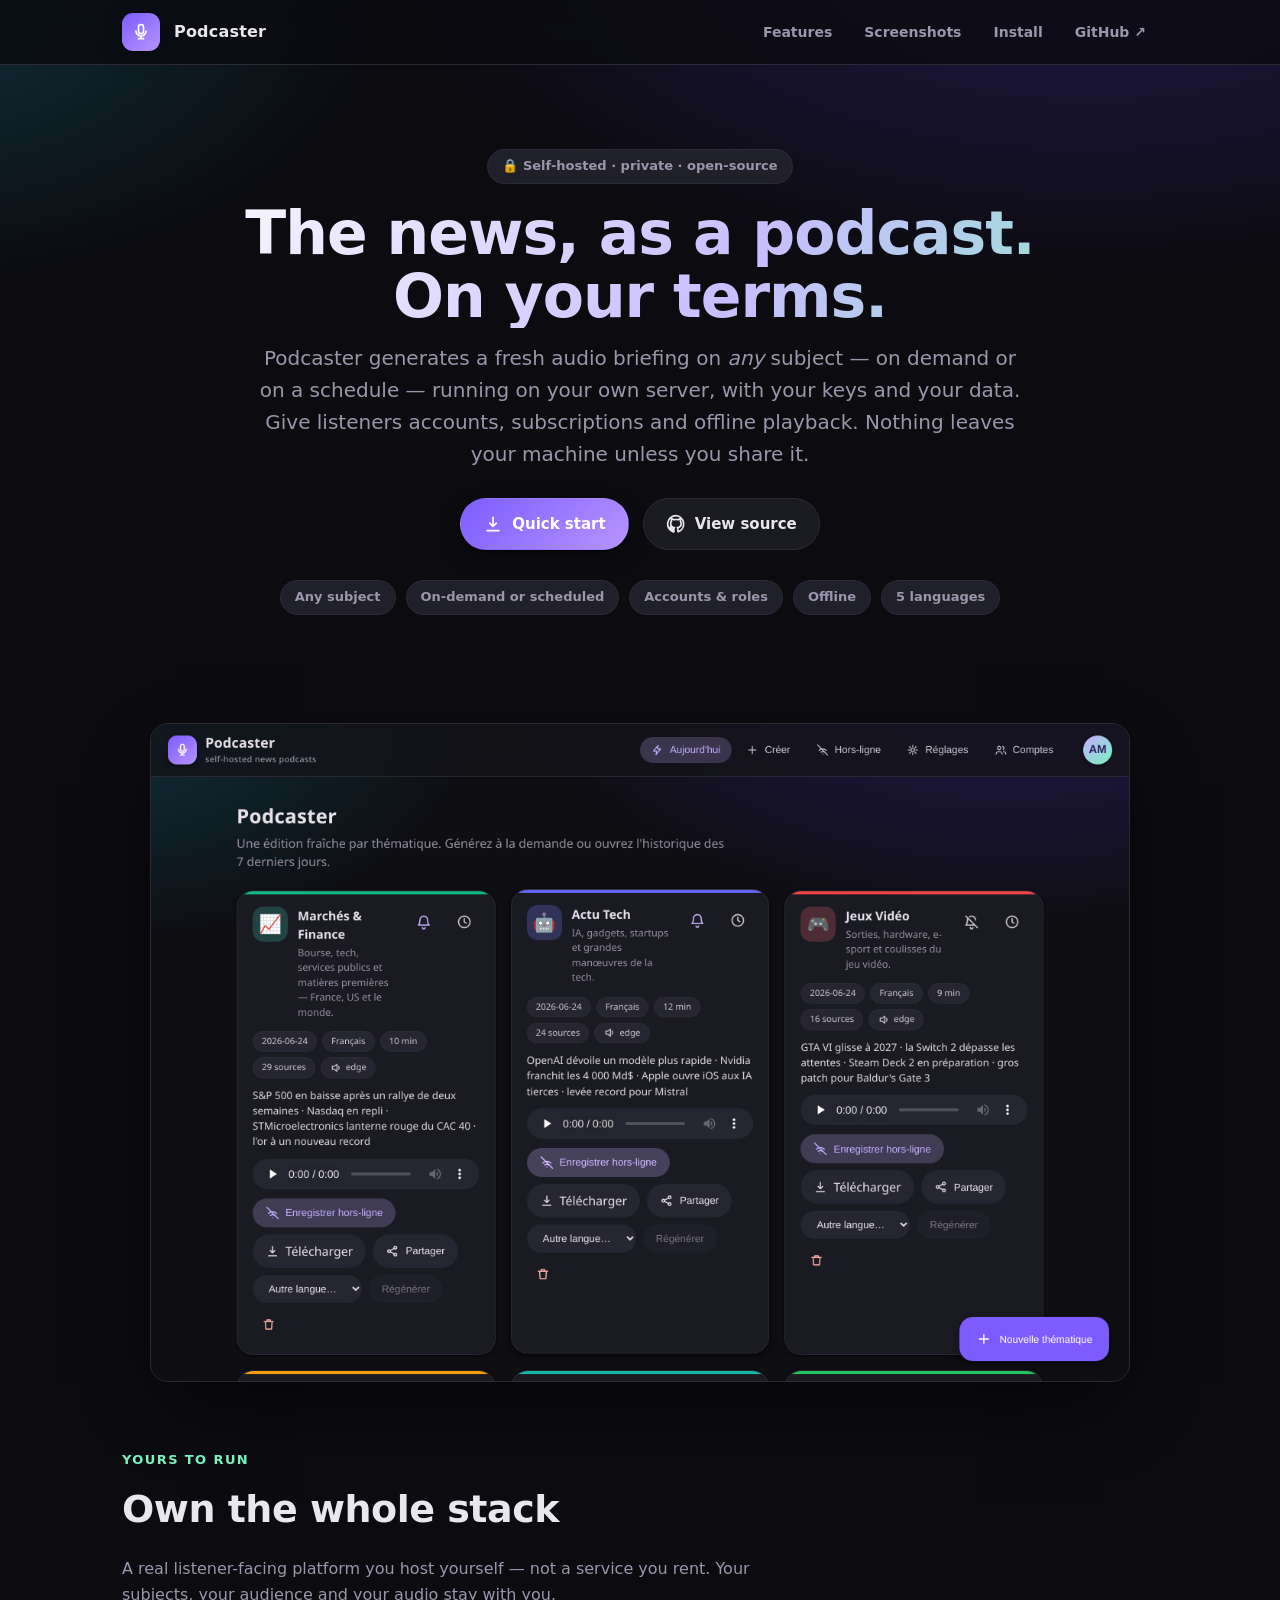
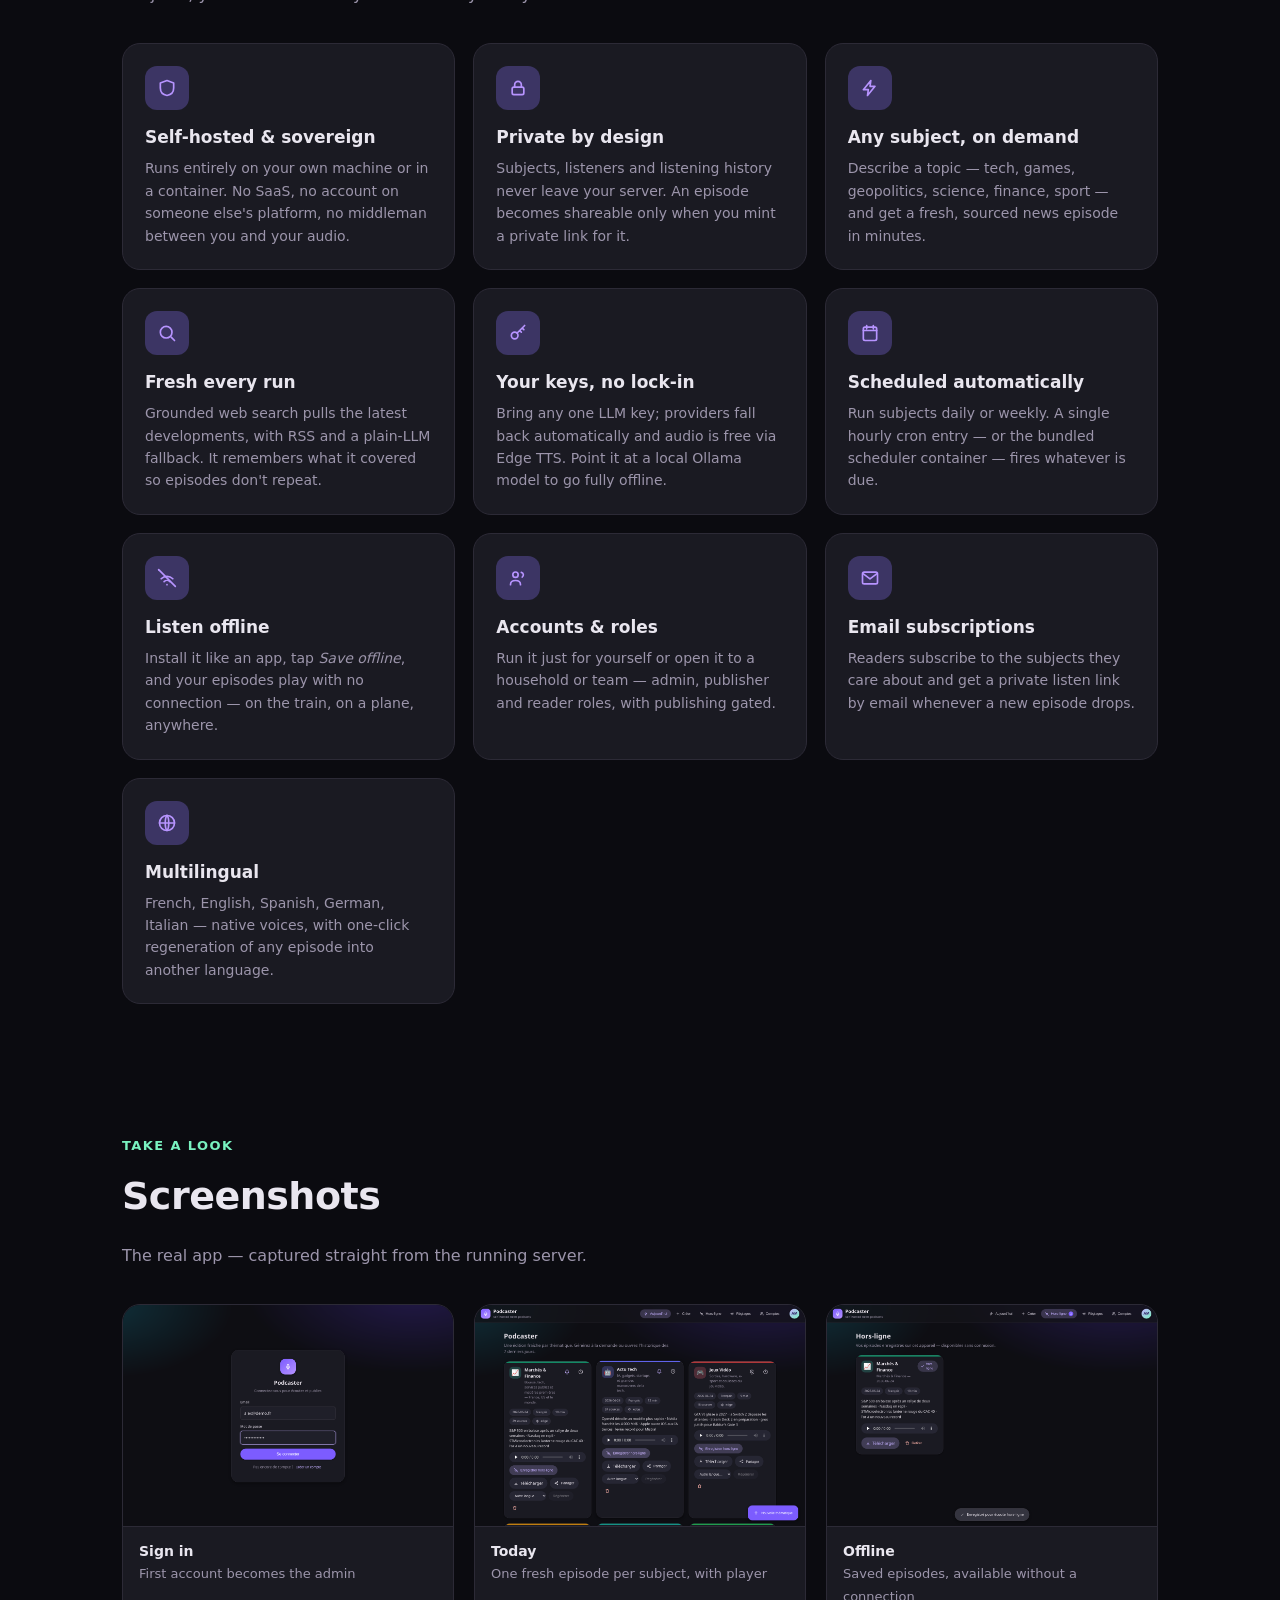
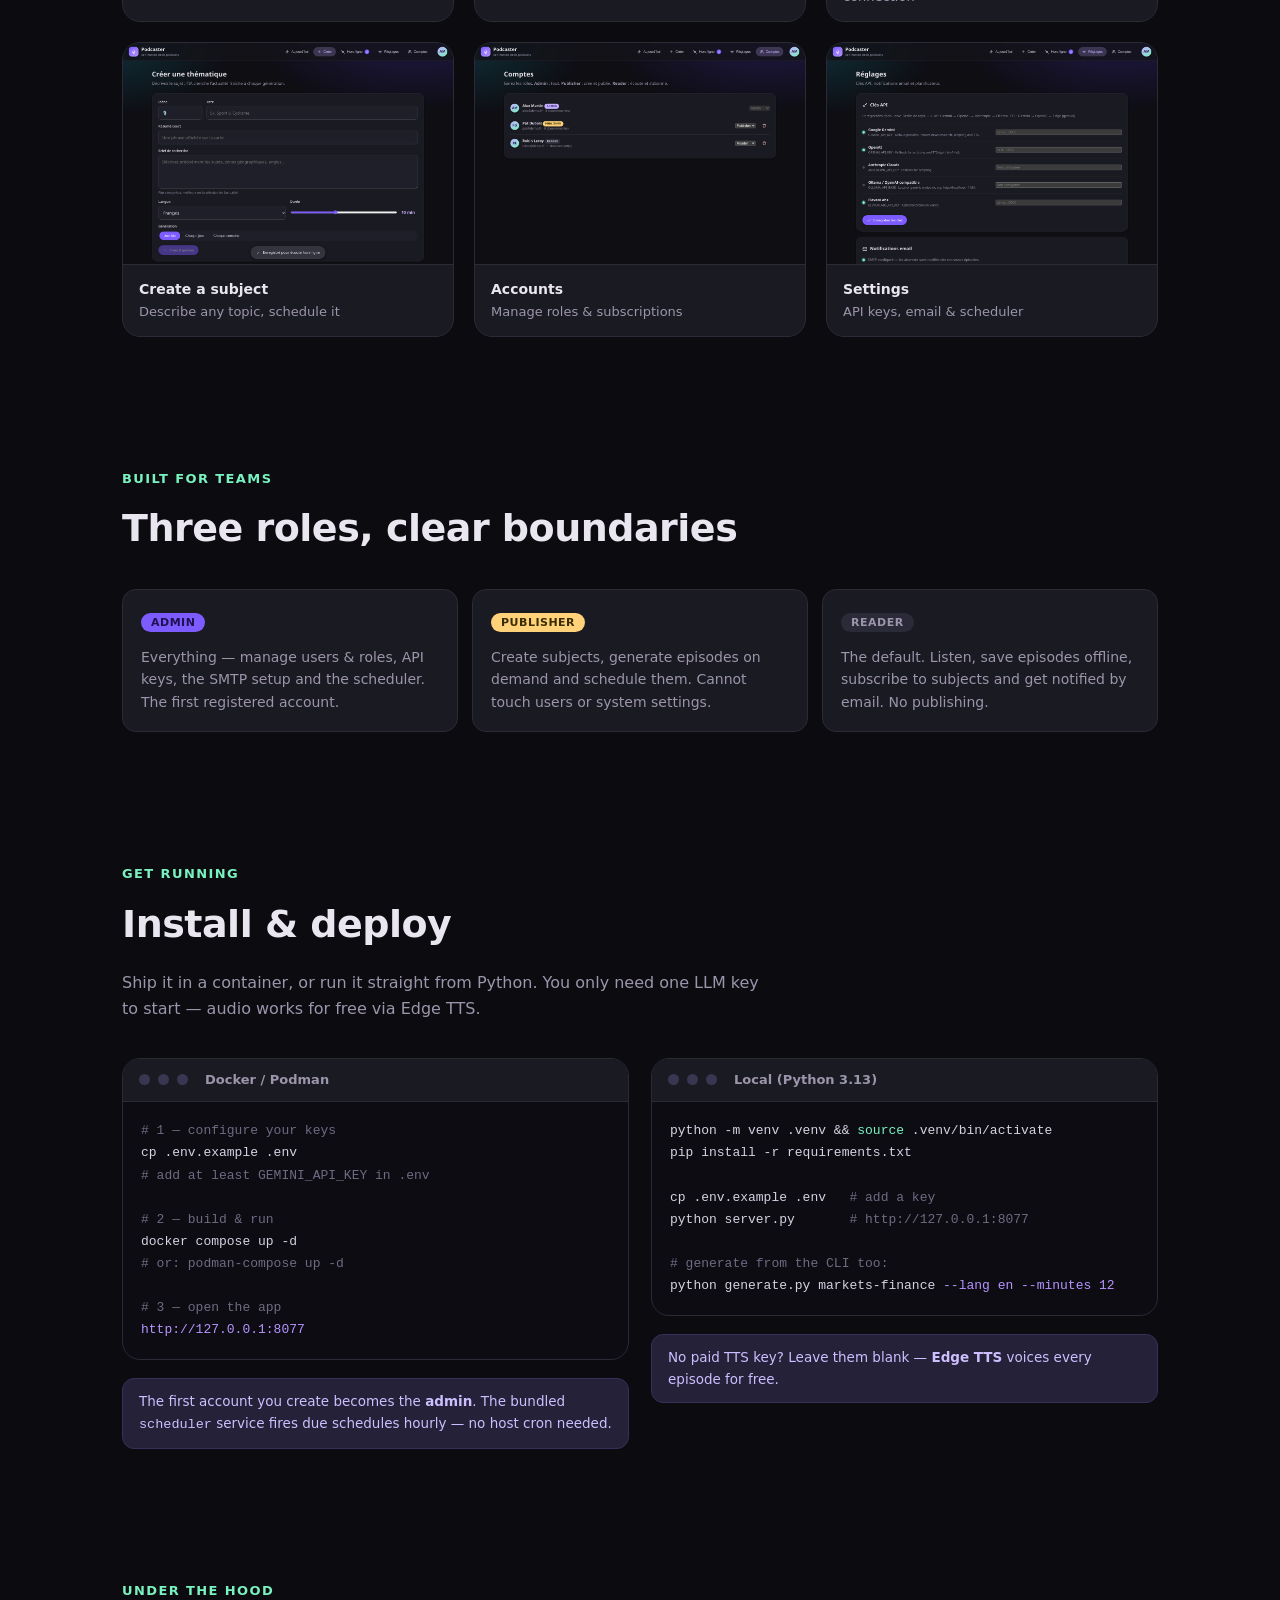
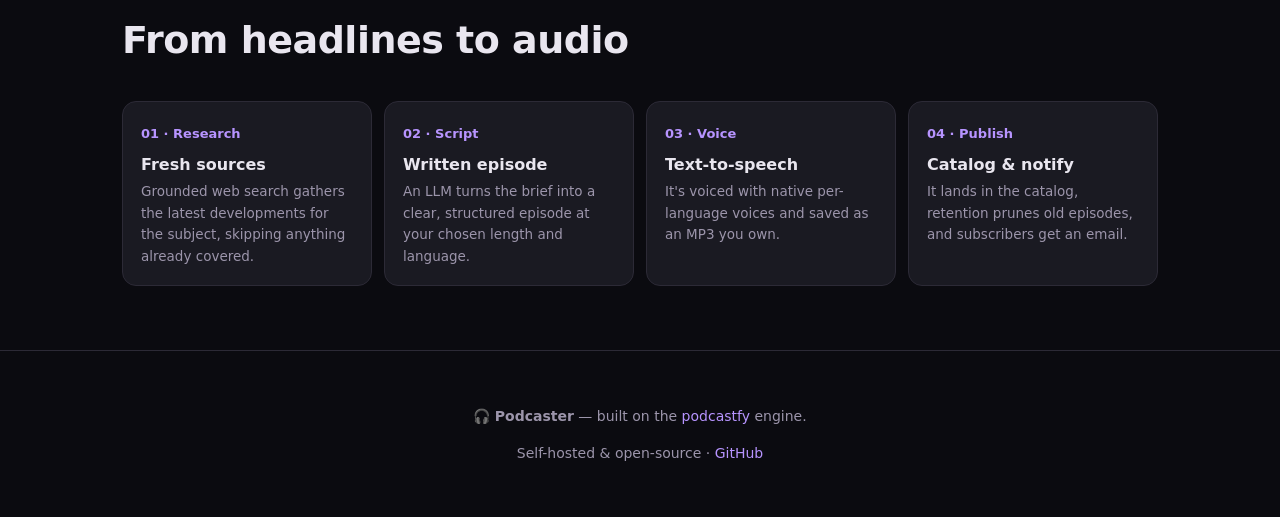
==== commit b0961942: "Imrpove screenshoots" ====
--- a/docs/index.html
+++ b/docs/index.html
@@ -77,7 +77,7 @@
   /* gallery */
   .gallery{display:grid;grid-template-columns:repeat(auto-fill,minmax(300px,1fr));gap:20px;margin-top:36px}
   .gcard{background:var(--surface-1);border:1px solid var(--outline);border-radius:var(--r);overflow:hidden}
-  .gcard img{display:block;width:100%;border-bottom:1px solid var(--outline);background:var(--surface)}
+  .gcard img{display:block;width:100%;aspect-ratio:1280/860;object-fit:cover;object-position:top center;border-bottom:1px solid var(--outline);background:var(--surface)}
   .gcard .cap{padding:13px 16px;font-size:14px}
   .gcard .cap b{display:block}
   .gcard .cap span{color:var(--muted);font-size:13px}
